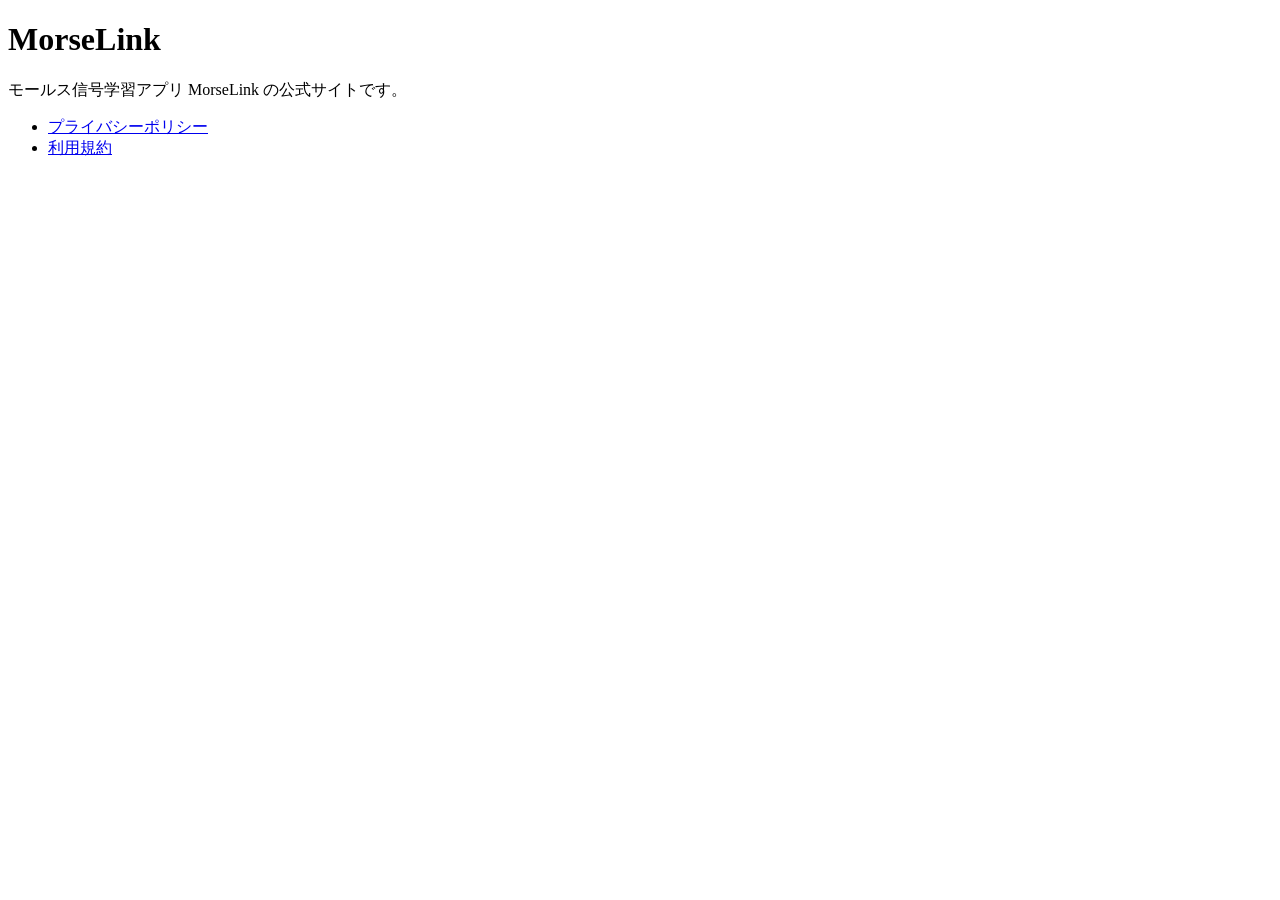
==== index.html @ 7797c488 "index.html for MorseLink site" ====
<!DOCTYPE html>
<html lang="ja">
<head>
  <meta charset="UTF-8">
  <title>MorseLink Official Site</title>
  <meta name="viewport" content="width=device-width, initial-scale=1">
</head>
<body>
  <h1>MorseLink</h1>
  <p>モールス信号学習アプリ MorseLink の公式サイトです。</p>
  <ul>
    <li><a href="privacy.html">プライバシーポリシー</a></li>
    <li><a href="terms.html">利用規約</a></li>
  </ul>
</body>
</html>
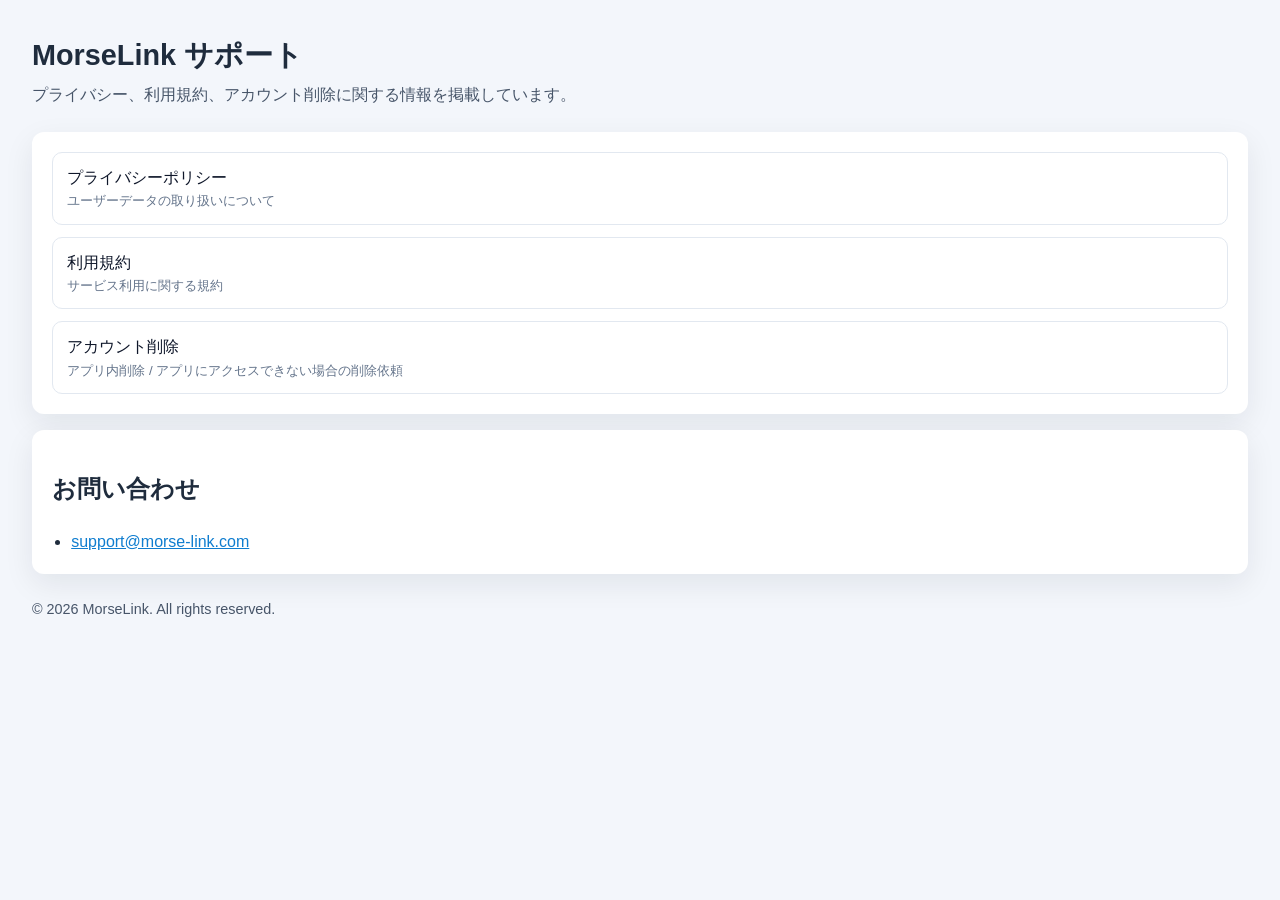
==== commit 510d7fa7: "index.html for MorseLink support page" ====
--- a/index.html
+++ b/index.html
@@ -1,16 +1,107 @@
 <!DOCTYPE html>
 <html lang="ja">
-<head>
-  <meta charset="UTF-8">
-  <title>MorseLink Official Site</title>
-  <meta name="viewport" content="width=device-width, initial-scale=1">
-</head>
-<body>
-  <h1>MorseLink</h1>
-  <p>モールス信号学習アプリ MorseLink の公式サイトです。</p>
-  <ul>
-    <li><a href="privacy.html">プライバシーポリシー</a></li>
-    <li><a href="terms.html">利用規約</a></li>
-  </ul>
-</body>
+  <head>
+    <meta charset="UTF-8" />
+    <meta name="viewport" content="width=device-width, initial-scale=1" />
+    <title>MorseLink サポート</title>
+    <style>
+      body {
+        font-family: -apple-system, BlinkMacSystemFont, "Segoe UI", sans-serif;
+        line-height: 1.6;
+        margin: 0;
+        padding: 2rem;
+        background: #f3f6fb;
+        color: #1f2c3d;
+      }
+      header {
+        margin-bottom: 1.5rem;
+      }
+      h1 {
+        font-size: 1.8rem;
+        margin: 0 0 0.25rem;
+      }
+      p {
+        margin: 0.25rem 0 0;
+        color: #475569;
+      }
+      section {
+        background: #fff;
+        border-radius: 12px;
+        padding: 1.25rem;
+        margin-bottom: 1rem;
+        box-shadow: 0 10px 30px rgba(15, 23, 42, 0.08);
+      }
+      ul {
+        margin: 0.5rem 0 0;
+        padding-left: 1.2rem;
+      }
+      a {
+        color: #0f7dcf;
+      }
+      .links {
+        display: grid;
+        gap: 0.75rem;
+      }
+      .links a {
+        display: block;
+        padding: 0.75rem 0.9rem;
+        border: 1px solid #e2e8f0;
+        border-radius: 10px;
+        text-decoration: none;
+        color: #0f172a;
+        background: #ffffff;
+      }
+      .links a:hover {
+        border-color: #93c5fd;
+        background: #f8fafc;
+      }
+      .links small {
+        display: block;
+        color: #64748b;
+      }
+      footer {
+        font-size: 0.9rem;
+        color: #475569;
+        margin-top: 1.5rem;
+      }
+    </style>
+  </head>
+  <body>
+    <header>
+      <h1>MorseLink サポート</h1>
+      <p>プライバシー、利用規約、アカウント削除に関する情報を掲載しています。</p>
+    </header>
+
+    <section class="links" aria-label="Support links">
+      <a href="./privacy.html">
+        プライバシーポリシー
+        <small>ユーザーデータの取り扱いについて</small>
+      </a>
+      <a href="./terms.html">
+        利用規約
+        <small>サービス利用に関する規約</small>
+      </a>
+      <a href="./support/account-deletion.html">
+        アカウント削除
+        <small>アプリ内削除 / アプリにアクセスできない場合の削除依頼</small>
+      </a>
+    </section>
+
+    <section>
+      <h2>お問い合わせ</h2>
+      <ul>
+        <li>
+          <a href="mailto:support@morse-link.com">support@morse-link.com</a>
+        </li>
+      </ul>
+    </section>
+
+    <footer>
+      © <span id="year"></span> MorseLink. All rights reserved.
+    </footer>
+
+    <script>
+      document.getElementById("year").textContent = new Date().getFullYear();
+    </script>
+  </body>
 </html>
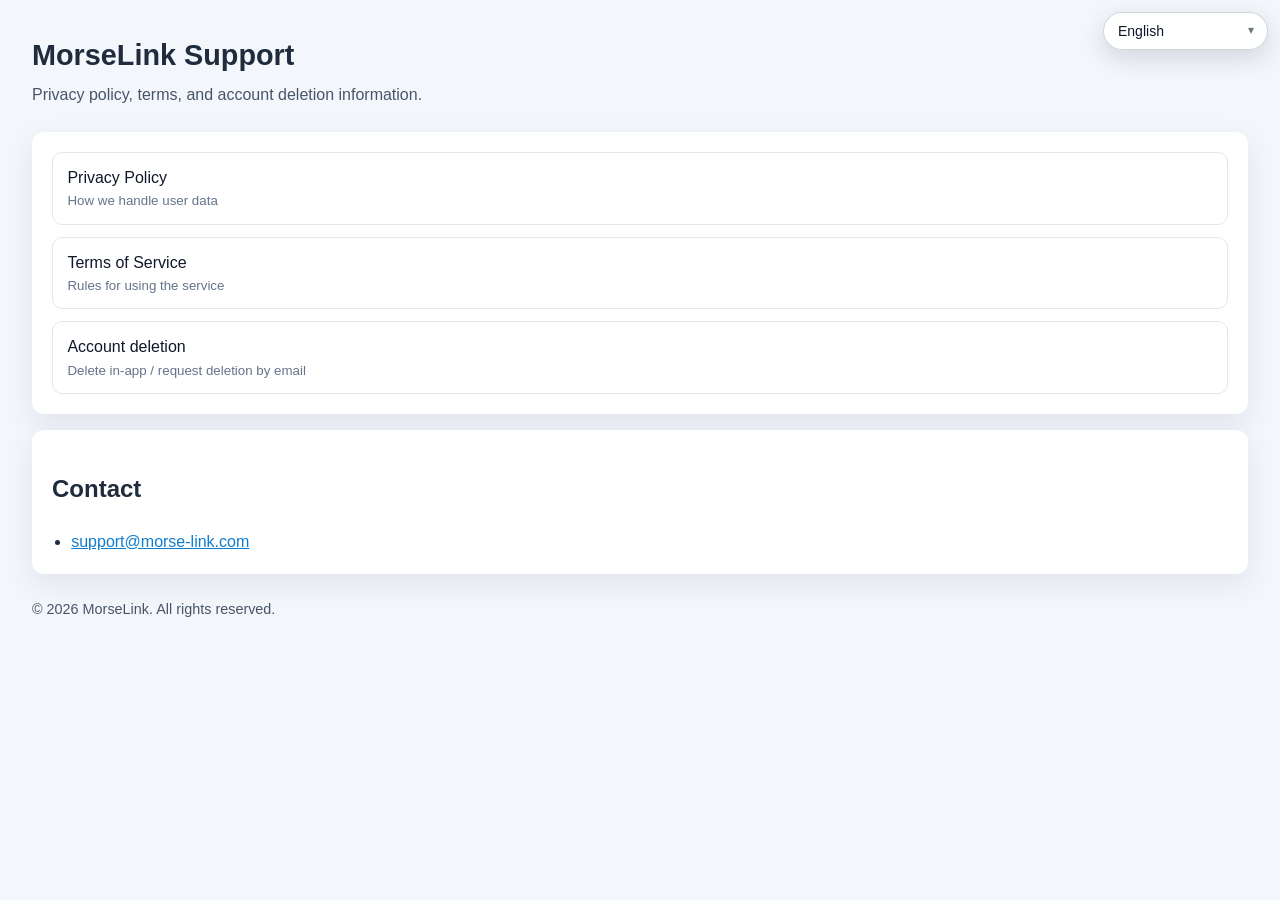
==== commit 8a2f5ff2: "Add language switcher (default en)" ====
--- a/index.html
+++ b/index.html
@@ -1,9 +1,10 @@
 <!DOCTYPE html>
-<html lang="ja">
+<html lang="en">
   <head>
     <meta charset="UTF-8" />
     <meta name="viewport" content="width=device-width, initial-scale=1" />
-    <title>MorseLink サポート</title>
+    <title>MorseLink Support</title>
+    <link rel="stylesheet" href="./assets/site.css" />
     <style>
       body {
         font-family: -apple-system, BlinkMacSystemFont, "Segoe UI", sans-serif;
@@ -68,27 +69,36 @@
   </head>
   <body>
     <header>
-      <h1>MorseLink サポート</h1>
-      <p>プライバシー、利用規約、アカウント削除に関する情報を掲載しています。</p>
+      <h1 data-lang="en">MorseLink Support</h1>
+      <h1 data-lang="ja">MorseLink サポート</h1>
+      <p data-lang="en">Privacy policy, terms, and account deletion information.</p>
+      <p data-lang="ja">プライバシー、利用規約、アカウント削除に関する情報を掲載しています。</p>
     </header>
 
     <section class="links" aria-label="Support links">
       <a href="./privacy.html">
-        プライバシーポリシー
-        <small>ユーザーデータの取り扱いについて</small>
+        <span data-lang="en">Privacy Policy</span>
+        <span data-lang="ja">プライバシーポリシー</span>
+        <small data-lang="en">How we handle user data</small>
+        <small data-lang="ja">ユーザーデータの取り扱いについて</small>
       </a>
       <a href="./terms.html">
-        利用規約
-        <small>サービス利用に関する規約</small>
+        <span data-lang="en">Terms of Service</span>
+        <span data-lang="ja">利用規約</span>
+        <small data-lang="en">Rules for using the service</small>
+        <small data-lang="ja">サービス利用に関する規約</small>
       </a>
       <a href="./support/account-deletion.html">
-        アカウント削除
-        <small>アプリ内削除 / アプリにアクセスできない場合の削除依頼</small>
+        <span data-lang="en">Account deletion</span>
+        <span data-lang="ja">アカウント削除</span>
+        <small data-lang="en">Delete in-app / request deletion by email</small>
+        <small data-lang="ja">アプリ内削除 / アプリにアクセスできない場合の削除依頼</small>
       </a>
     </section>
 
     <section>
-      <h2>お問い合わせ</h2>
+      <h2 data-lang="en">Contact</h2>
+      <h2 data-lang="ja">お問い合わせ</h2>
       <ul>
         <li>
           <a href="mailto:support@morse-link.com">support@morse-link.com</a>
@@ -103,5 +113,6 @@
     <script>
       document.getElementById("year").textContent = new Date().getFullYear();
     </script>
+    <script src="./assets/site.js"></script>
   </body>
 </html>
--- a/assets/site.css
+++ b/assets/site.css
@@ -0,0 +1,41 @@
+.ml-lang-switcher {
+  position: fixed;
+  top: 12px;
+  right: 12px;
+  z-index: 9999;
+  font-family: -apple-system, BlinkMacSystemFont, "Segoe UI", sans-serif;
+}
+
+.ml-lang-switcher select {
+  appearance: none;
+  -webkit-appearance: none;
+  -moz-appearance: none;
+  border: 1px solid rgba(15, 23, 42, 0.18);
+  border-radius: 999px;
+  padding: 10px 36px 10px 14px;
+  background: rgba(255, 255, 255, 0.92);
+  backdrop-filter: blur(10px);
+  color: #0f172a;
+  font-size: 14px;
+  box-shadow: 0 8px 24px rgba(15, 23, 42, 0.14);
+  cursor: pointer;
+}
+
+.ml-lang-switcher::after {
+  content: "▾";
+  position: absolute;
+  right: 14px;
+  top: 50%;
+  transform: translateY(-50%);
+  pointer-events: none;
+  color: rgba(15, 23, 42, 0.6);
+  font-size: 12px;
+}
+
+@media (max-width: 420px) {
+  .ml-lang-switcher select {
+    padding: 8px 34px 8px 12px;
+    font-size: 13px;
+  }
+}
+
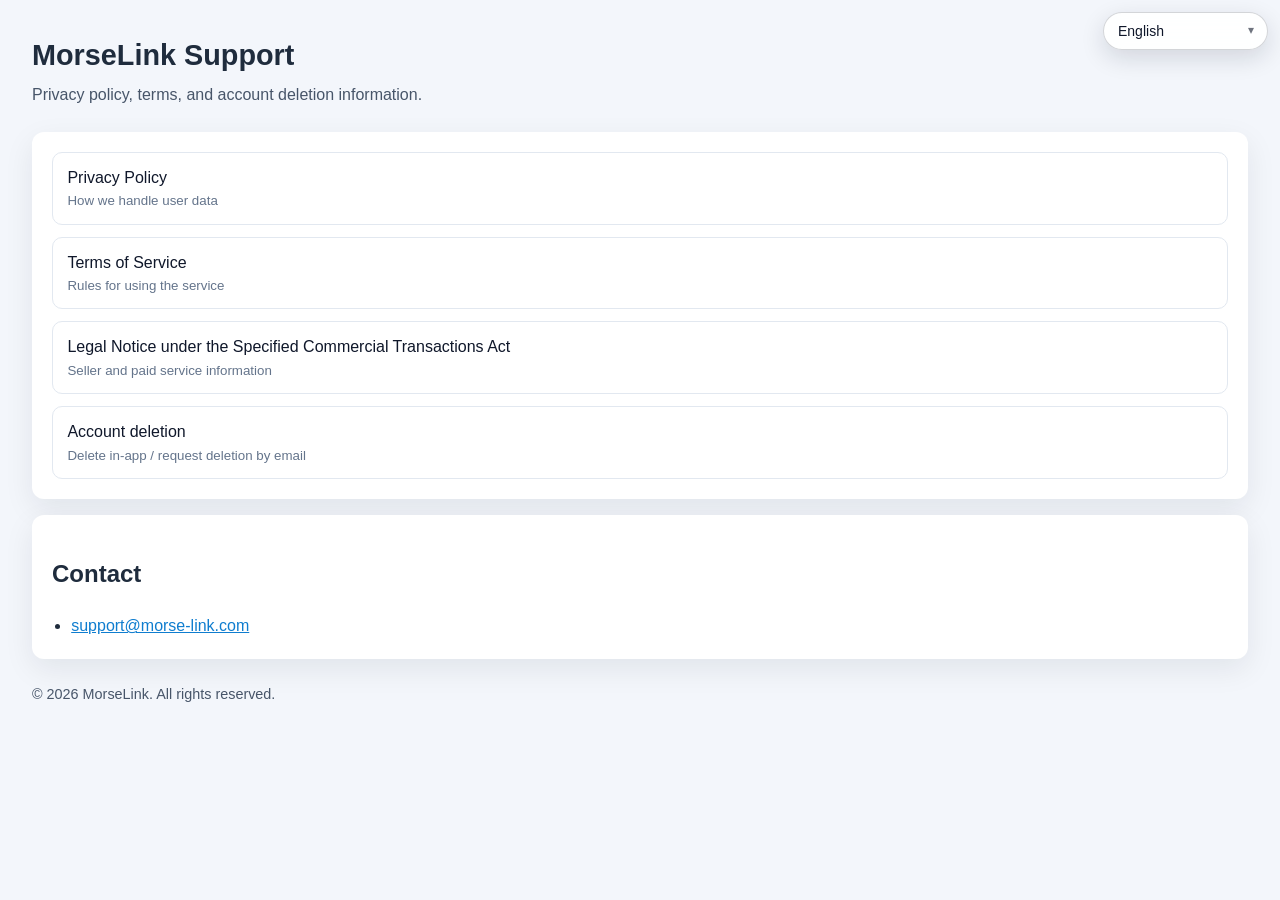
==== commit 56ff5d8b: "Add commercial transactions legal notice" ====
--- a/index.html
+++ b/index.html
@@ -88,6 +88,12 @@
         <small data-lang="en">Rules for using the service</small>
         <small data-lang="ja">サービス利用に関する規約</small>
       </a>
+      <a href="./commercial-transactions.html">
+        <span data-lang="en">Legal Notice under the Specified Commercial Transactions Act</span>
+        <span data-lang="ja">特定商取引法に基づく表記</span>
+        <small data-lang="en">Seller and paid service information</small>
+        <small data-lang="ja">販売事業者・有料サービスに関する表示</small>
+      </a>
       <a href="./support/account-deletion.html">
         <span data-lang="en">Account deletion</span>
         <span data-lang="ja">アカウント削除</span>
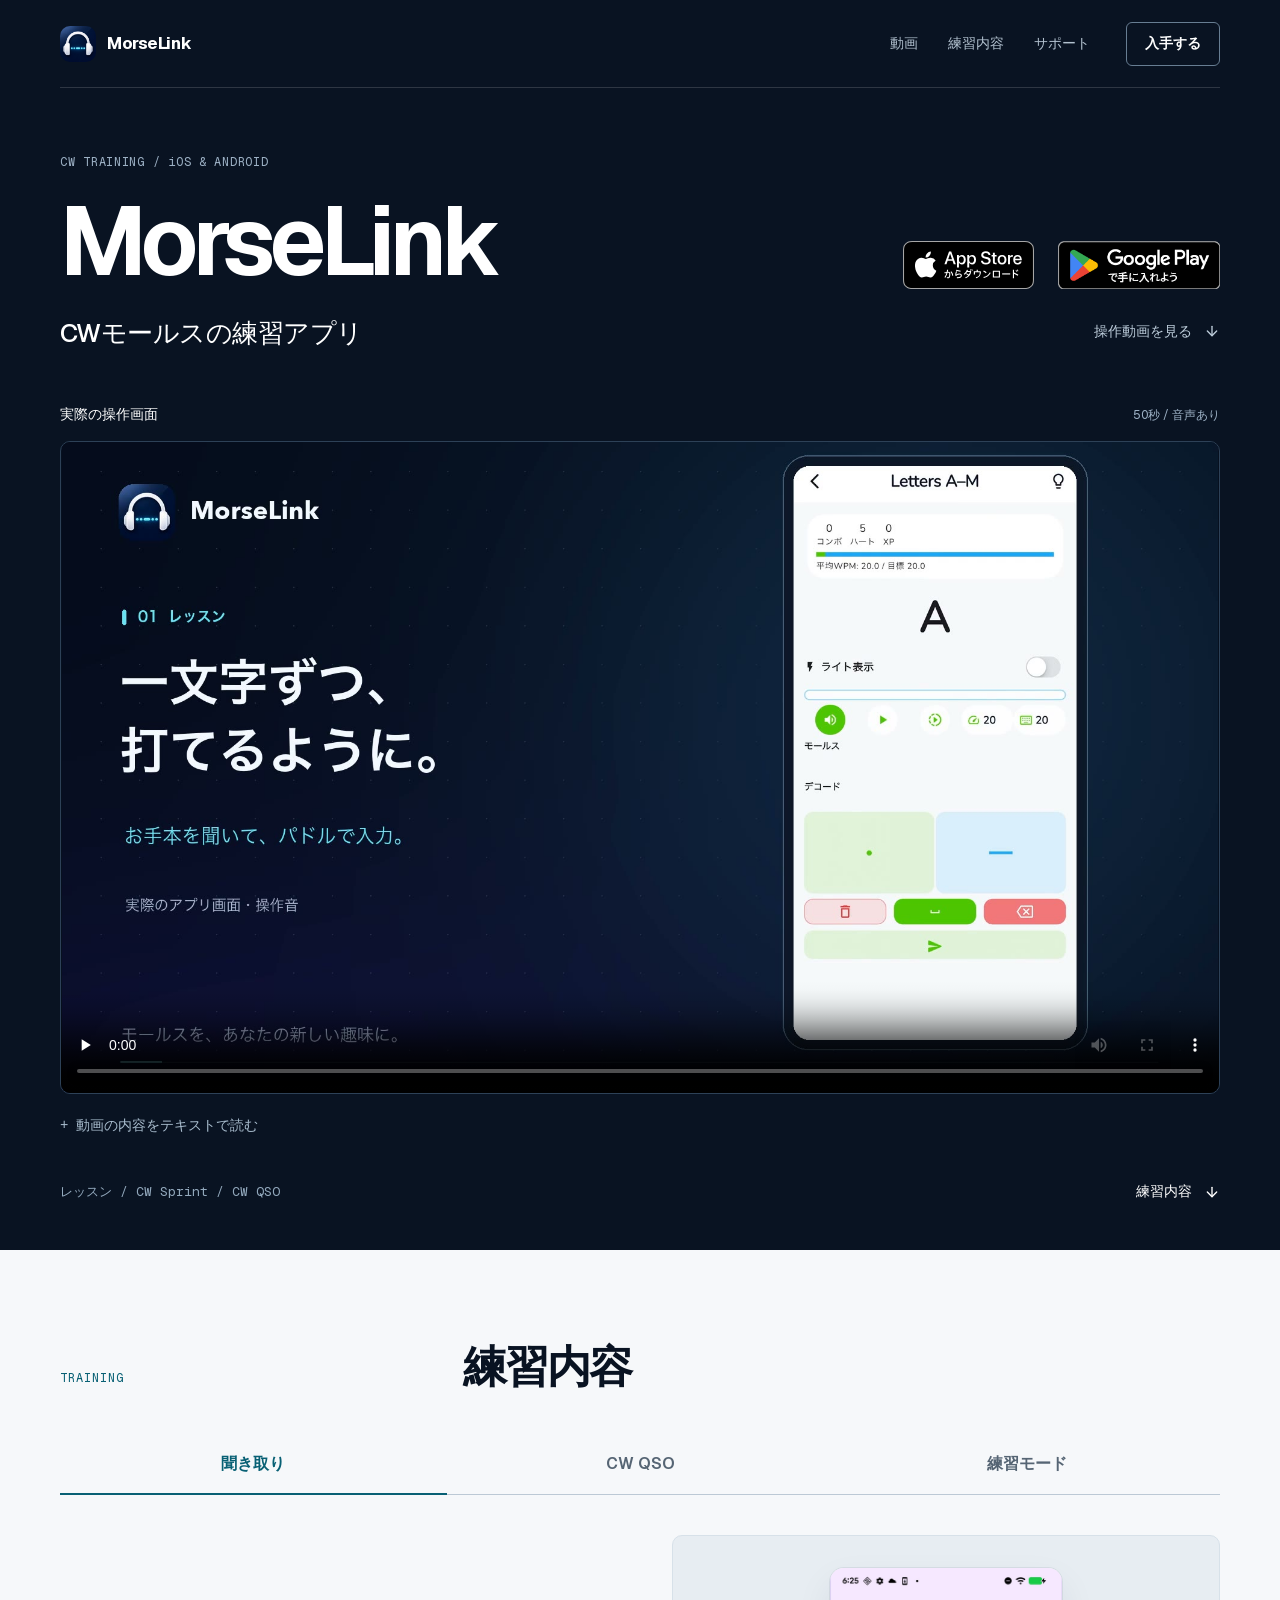
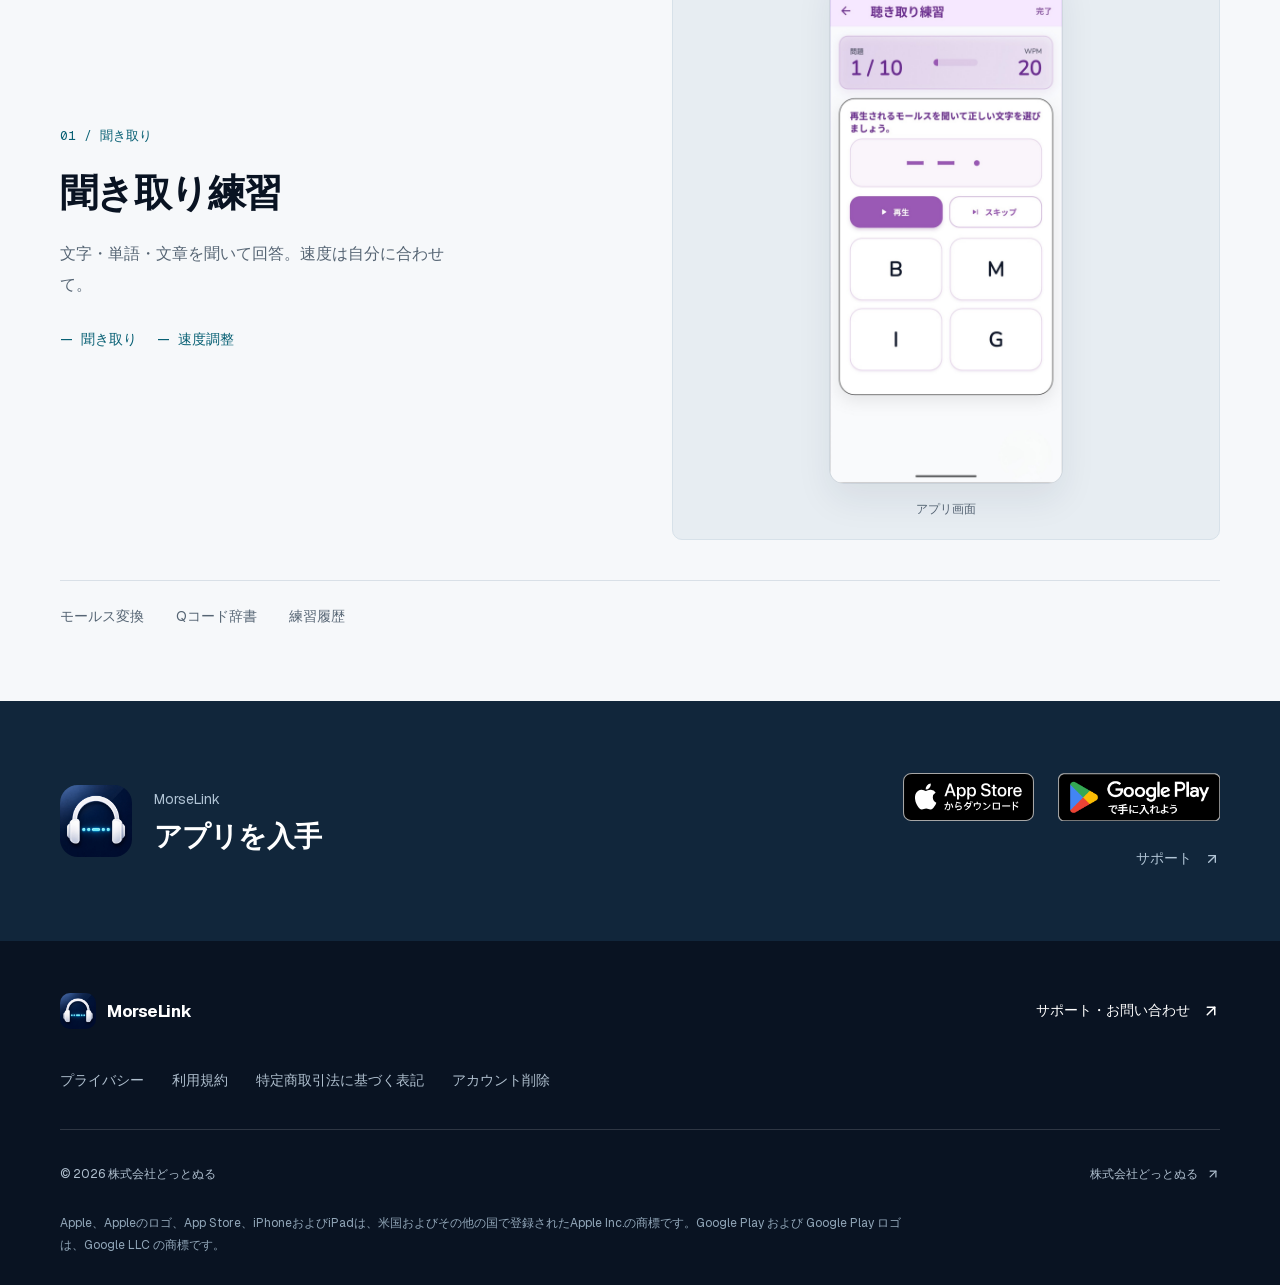
==== commit e54f4c25: "Publish approved morselink website design" ====
--- a/index.html
+++ b/index.html
@@ -1,124 +1,84 @@
-<!DOCTYPE html>
-<html lang="en">
-  <head>
-    <meta charset="UTF-8" />
-    <meta name="viewport" content="width=device-width, initial-scale=1" />
-    <title>MorseLink Support</title>
-    <link rel="stylesheet" href="./assets/site.css" />
-    <style>
-      body {
-        font-family: -apple-system, BlinkMacSystemFont, "Segoe UI", sans-serif;
-        line-height: 1.6;
-        margin: 0;
-        padding: 2rem;
-        background: #f3f6fb;
-        color: #1f2c3d;
-      }
-      header {
-        margin-bottom: 1.5rem;
-      }
-      h1 {
-        font-size: 1.8rem;
-        margin: 0 0 0.25rem;
-      }
-      p {
-        margin: 0.25rem 0 0;
-        color: #475569;
-      }
-      section {
-        background: #fff;
-        border-radius: 12px;
-        padding: 1.25rem;
-        margin-bottom: 1rem;
-        box-shadow: 0 10px 30px rgba(15, 23, 42, 0.08);
-      }
-      ul {
-        margin: 0.5rem 0 0;
-        padding-left: 1.2rem;
-      }
-      a {
-        color: #0f7dcf;
-      }
-      .links {
-        display: grid;
-        gap: 0.75rem;
-      }
-      .links a {
-        display: block;
-        padding: 0.75rem 0.9rem;
-        border: 1px solid #e2e8f0;
-        border-radius: 10px;
-        text-decoration: none;
-        color: #0f172a;
-        background: #ffffff;
-      }
-      .links a:hover {
-        border-color: #93c5fd;
-        background: #f8fafc;
-      }
-      .links small {
-        display: block;
-        color: #64748b;
-      }
-      footer {
-        font-size: 0.9rem;
-        color: #475569;
-        margin-top: 1.5rem;
-      }
-    </style>
-  </head>
-  <body>
-    <header>
-      <h1 data-lang="en">MorseLink Support</h1>
-      <h1 data-lang="ja">MorseLink サポート</h1>
-      <p data-lang="en">Privacy policy, terms, and account deletion information.</p>
-      <p data-lang="ja">プライバシー、利用規約、アカウント削除に関する情報を掲載しています。</p>
-    </header>
+<!doctype html>
+<html lang="ja">
+<head>
+<meta charset="utf-8">
+<meta name="viewport" content="width=device-width,initial-scale=1">
+<title>MorseLink | CWモールスの練習アプリ</title>
+<meta name="description" content="聞き取り、パドル入力、CW QSOを基礎から練習できるモールス信号アプリ。">
+<meta property="og:title" content="MorseLink | CWモールスの練習アプリ">
+<meta property="og:description" content="聞き取り、パドル入力、CW QSOを基礎から練習できるモールス信号アプリ。">
+<meta property="og:type" content="website">
+<meta property="og:url" content="https://morse-link.com/">
+<link rel="canonical" href="https://morse-link.com/">
+<link rel="icon" href="/morselink-icon.jpg">
+<link rel="apple-touch-icon" href="/morselink-icon.jpg">
+<link rel="stylesheet" href="/site.css?v=20260912">
+<script src="/site.js?v=20260912" defer></script>
+</head>
+<body>
+<link rel="preload" as="image" href="/morselink-icon.jpg"/><link rel="preload" as="image" href="/badges/app-store-ja.svg"/><link rel="preload" as="image" href="/badges/google-play-ja.png"/><div id="top" class="site-shell"><a class="skip-link" href="#main">本文へスキップ</a><header class="site-header"><div class="site-width header-inner"><a class="brand" href="/" aria-label="MorseLink トップへ"><img src="/morselink-icon.jpg" alt="" width="38" height="38"/><span>MorseLink</span></a><nav aria-label="メインナビゲーション"><a href="/#demo">動画</a><a href="/#features">練習内容</a><a href="/support/">サポート</a></nav>
+<a class="header-download" href="/#download">入手する</a></div>
+</header>
+<main id="main"><section class="hero" aria-labelledby="hero-title"><div class="site-width"><div class="hero-intro"><div class="hero-copy"><p class="eyebrow">CW TRAINING / iOS &amp; ANDROID</p>
+<h1 id="hero-title">MorseLink</h1>
+<p class="hero-lead">CWモールスの練習アプリ</p>
+</div>
+<div class="hero-actions"><div class="store-links"><a href="https://apps.apple.com/jp/app/id6760152235" aria-label="App StoreからMorseLinkをダウンロード"><img src="/badges/app-store-ja.svg" alt="App Storeからダウンロード" width="109" height="40"/></a><a href="https://play.google.com/store/apps/details?id=co.dotnull.morselink&amp;hl=ja" aria-label="Google PlayでMorseLinkを入手"><img src="/badges/google-play-ja.png" alt="Google Playで手に入れよう" width="270" height="80"/></a></div>
+<a class="text-link" href="#demo">操作動画を見る <svg xmlns="http://www.w3.org/2000/svg" width="16" height="16" viewBox="0 0 24 24" fill="none" stroke="currentColor" stroke-width="2" stroke-linecap="round" stroke-linejoin="round" class="lucide lucide-arrow-down" aria-hidden="true"><path d="M12 5v14"></path><path d="m19 12-7 7-7-7"></path></svg></a></div>
+</div>
+<div id="demo" class="hero-demo"><div class="demo-heading"><h2>実際の操作画面</h2>
+<span>50秒 / 音声あり</span></div>
+<div class="demo-player"><video controls="" playsInline="" preload="none" src="/videos/morselink-demo.mp4" poster="/videos/morselink-poster.jpg" width="1920" height="1080" aria-label="MorseLinkの操作動画。レッスン、物語リスニング、CW Sprint、CW Challenge、CW QSOの50秒の紹介"><track kind="captions" src="/videos/morselink-ja.vtt" srcLang="ja" label="日本語（内容・操作音）"/>お使いのブラウザでは動画を再生できません。</video><details class="video-notes"><summary>動画の内容をテキストで読む</summary>
+<p>レッスンで文字を打つ練習、物語リスニングで和文を聞く練習、CW Sprintの聞き取り、CW Challengeのパドル入力、CW QSOの受信練習を紹介しています。</p>
+</details>
+</div>
+</div>
+<div class="hero-bottom"><p>レッスン / CW Sprint / CW QSO</p>
+<a class="text-link" href="#features">練習内容 <svg xmlns="http://www.w3.org/2000/svg" width="16" height="16" viewBox="0 0 24 24" fill="none" stroke="currentColor" stroke-width="2" stroke-linecap="round" stroke-linejoin="round" class="lucide lucide-arrow-down" aria-hidden="true"><path d="M12 5v14"></path><path d="m19 12-7 7-7-7"></path></svg></a></div>
+</div>
+</section>
+<section id="features" class="screens-section" aria-labelledby="features-title"><div class="site-width"><div class="section-heading"><p>TRAINING</p>
+<h2 id="features-title">練習内容</h2>
+</div>
+<div class="screen-gallery"><div class="screen-tabs" aria-label="表示する練習画面" role="tablist"><button type="button" class="screen-tab" role="tab" id="screen-tab-listening" aria-controls="screen-panel-listening" aria-selected="true" data-active="" tabindex="0">聞き取り</button><button type="button" class="screen-tab" role="tab" id="screen-tab-qso" aria-controls="screen-panel-qso" aria-selected="false" tabindex="-1">CW QSO</button><button type="button" class="screen-tab" role="tab" id="screen-tab-modes" aria-controls="screen-panel-modes" aria-selected="false" tabindex="-1">練習モード</button></div>
+<div class="screen-panel" role="tabpanel" id="screen-panel-listening" aria-labelledby="screen-tab-listening" tabindex="0"><div class="screen-story"><span class="screen-number">01 / 聞き取り</span><h3>聞き取り練習</h3>
+<p>文字・単語・文章を聞いて回答。速度は自分に合わせて。</p>
+<ul class="screen-tags"><li>聞き取り</li><li>速度調整</li></ul></div>
+<figure class="screen-stage screen-stage-listening"><div class="app-screen"><img src="/screenshots/listening.jpg" alt="MorseLinkの聞き取り練習画面" width="1260" height="2736" loading="lazy" decoding="async"/></div>
+<figcaption>アプリ画面</figcaption></figure>
+</div>
+<div class="screen-panel" role="tabpanel" id="screen-panel-qso" aria-labelledby="screen-tab-qso" hidden="" tabindex="0"><div class="screen-story"><span class="screen-number">02 / CW QSO</span><h3>CW QSO練習</h3>
+<p>聞き取りから応答まで、交信の流れを練習。</p>
+<ul class="screen-tags"><li>キー・パドル入力</li><li>RST・QTH</li></ul></div>
+<figure class="screen-stage screen-stage-qso"><div class="app-screen"><img src="/screenshots/cw-qso.jpg" alt="MorseLinkのCW QSO練習画面" width="1260" height="2736" loading="lazy" decoding="async"/></div>
+<figcaption>アプリ画面</figcaption></figure>
+</div>
+<div class="screen-panel" role="tabpanel" id="screen-panel-modes" aria-labelledby="screen-tab-modes" hidden="" tabindex="0"><div class="screen-story"><span class="screen-number">03 / 練習モード</span><h3>基礎から実践まで</h3>
+<p>タップ・聞き取りの基礎から、SprintやChallengeまで。</p>
+<ul class="screen-tags"><li>基礎練習</li><li>Sprint・Challenge</li></ul></div>
+<figure class="screen-stage screen-stage-modes"><div class="app-screen"><img src="/screenshots/training-modes.jpg" alt="MorseLinkの練習モード選択画面" width="1260" height="2736" loading="lazy" decoding="async"/></div>
+<figcaption>アプリ画面</figcaption></figure>
+</div>
+<div class="mode-rail" aria-label="その他の機能"><span>モールス変換</span><span>Qコード辞書</span><span>練習履歴</span></div>
+</div>
+</div>
+</section>
+<section id="download" class="download-section" aria-labelledby="download-title"><div class="site-width download-inner"><div class="download-product"><img src="/morselink-icon.jpg" alt="" width="72" height="72" loading="lazy"/><div><p>MorseLink</p>
+<h2 id="download-title">アプリを入手</h2>
+</div>
+</div>
+<div class="download-stores"><div class="store-links"><a href="https://apps.apple.com/jp/app/id6760152235" aria-label="App StoreからMorseLinkをダウンロード"><img src="/badges/app-store-ja.svg" alt="App Storeからダウンロード" width="109" height="40"/></a><a href="https://play.google.com/store/apps/details?id=co.dotnull.morselink&amp;hl=ja" aria-label="Google PlayでMorseLinkを入手"><img src="/badges/google-play-ja.png" alt="Google Playで手に入れよう" width="270" height="80"/></a></div>
+<a class="text-link" href="/support/">サポート <svg xmlns="http://www.w3.org/2000/svg" width="16" height="16" viewBox="0 0 24 24" fill="none" stroke="currentColor" stroke-width="2" stroke-linecap="round" stroke-linejoin="round" class="lucide lucide-arrow-up-right" aria-hidden="true"><path d="M7 7h10v10"></path><path d="M7 17 17 7"></path></svg></a></div>
+</div>
+</section>
+</main>
+<footer class="site-footer"><div class="site-width"><div class="footer-top"><a class="brand" href="/" aria-label="MorseLink トップへ"><img src="/morselink-icon.jpg" alt="" width="38" height="38"/><span>MorseLink</span></a><a class="support-link" href="/support/">サポート・お問い合わせ <svg xmlns="http://www.w3.org/2000/svg" width="18" height="18" viewBox="0 0 24 24" fill="none" stroke="currentColor" stroke-width="2" stroke-linecap="round" stroke-linejoin="round" class="lucide lucide-arrow-up-right" aria-hidden="true"><path d="M7 7h10v10"></path><path d="M7 17 17 7"></path></svg></a></div>
+<nav class="legal-links" aria-label="利用に関する情報"><a href="https://morse-link.com/privacy.html">プライバシー</a><a href="https://morse-link.com/terms.html">利用規約</a><a href="https://morse-link.com/commercial-transactions.html">特定商取引法に基づく表記</a><a href="https://morse-link.com/support/account-deletion.html">アカウント削除</a></nav>
+<div class="footer-bottom"><span>© 2026 株式会社どっとぬる</span><a href="https://dotnull.co.jp/">株式会社どっとぬる <svg xmlns="http://www.w3.org/2000/svg" width="14" height="14" viewBox="0 0 24 24" fill="none" stroke="currentColor" stroke-width="2" stroke-linecap="round" stroke-linejoin="round" class="lucide lucide-arrow-up-right" aria-hidden="true"><path d="M7 7h10v10"></path><path d="M7 17 17 7"></path></svg></a></div>
+<p class="trademark-credit">Apple、Appleのロゴ、App Store、iPhoneおよびiPadは、米国およびその他の国で登録されたApple Inc.の商標です。Google Play および Google Play ロゴは、Google LLC の商標です。</p>
+</div>
+</footer>
+</div>
 
-    <section class="links" aria-label="Support links">
-      <a href="./privacy.html">
-        <span data-lang="en">Privacy Policy</span>
-        <span data-lang="ja">プライバシーポリシー</span>
-        <small data-lang="en">How we handle user data</small>
-        <small data-lang="ja">ユーザーデータの取り扱いについて</small>
-      </a>
-      <a href="./terms.html">
-        <span data-lang="en">Terms of Service</span>
-        <span data-lang="ja">利用規約</span>
-        <small data-lang="en">Rules for using the service</small>
-        <small data-lang="ja">サービス利用に関する規約</small>
-      </a>
-      <a href="./commercial-transactions.html">
-        <span data-lang="en">Legal Notice under the Specified Commercial Transactions Act</span>
-        <span data-lang="ja">特定商取引法に基づく表記</span>
-        <small data-lang="en">Seller and paid service information</small>
-        <small data-lang="ja">販売事業者・有料サービスに関する表示</small>
-      </a>
-      <a href="./support/account-deletion.html">
-        <span data-lang="en">Account deletion</span>
-        <span data-lang="ja">アカウント削除</span>
-        <small data-lang="en">Delete in-app / request deletion by email</small>
-        <small data-lang="ja">アプリ内削除 / アプリにアクセスできない場合の削除依頼</small>
-      </a>
-    </section>
-
-    <section>
-      <h2 data-lang="en">Contact</h2>
-      <h2 data-lang="ja">お問い合わせ</h2>
-      <ul>
-        <li>
-          <a href="mailto:support@morse-link.com">support@morse-link.com</a>
-        </li>
-      </ul>
-    </section>
-
-    <footer>
-      © <span id="year"></span> MorseLink. All rights reserved.
-    </footer>
-
-    <script>
-      document.getElementById("year").textContent = new Date().getFullYear();
-    </script>
-    <script src="./assets/site.js"></script>
-  </body>
+</body>
 </html>
--- a/site.css
+++ b/site.css
@@ -0,0 +1,977 @@
+/* Static publication of the approved design. No framework runtime is required. */
+*,::before,::after { box-sizing:border-box; border:0 solid; }
+html { -webkit-text-size-adjust:100%; tab-size:4; }
+body { margin:0; }
+button,input,select,textarea { font:inherit; color:inherit; background:transparent; }
+button { cursor:pointer; }
+table { border-collapse:collapse; border-color:inherit; text-indent:0; }
+th { text-align:inherit; }
+ol,ul { margin:0; padding:0; list-style:none; }
+img,video { vertical-align:middle; }
+small { font-size:80%; }
+[hidden] { display:none !important; }
+:root { --font-geist-sans:'Geist'; --font-geist-mono:'Geist Mono'; }
+/* cyrillic-ext */
+@font-face {
+  font-family: 'Geist';
+  font-style: normal;
+  font-weight: 100 900;
+  font-display: swap;
+  src: url(/assets/approved-fonts/geist-ff2310f5.woff2) format('woff2');
+  unicode-range: U+0460-052F, U+1C80-1C8A, U+20B4, U+2DE0-2DFF, U+A640-A69F, U+FE2E-FE2F;
+}
+/* cyrillic */
+@font-face {
+  font-family: 'Geist';
+  font-style: normal;
+  font-weight: 100 900;
+  font-display: swap;
+  src: url(/assets/approved-fonts/geist-875ccdd4.woff2) format('woff2');
+  unicode-range: U+0301, U+0400-045F, U+0490-0491, U+04B0-04B1, U+2116;
+}
+/* vietnamese */
+@font-face {
+  font-family: 'Geist';
+  font-style: normal;
+  font-weight: 100 900;
+  font-display: swap;
+  src: url(/assets/approved-fonts/geist-52306abf.woff2) format('woff2');
+  unicode-range: U+0102-0103, U+0110-0111, U+0128-0129, U+0168-0169, U+01A0-01A1, U+01AF-01B0, U+0300-0301, U+0303-0304, U+0308-0309, U+0323, U+0329, U+1EA0-1EF9, U+20AB;
+}
+/* latin-ext */
+@font-face {
+  font-family: 'Geist';
+  font-style: normal;
+  font-weight: 100 900;
+  font-display: swap;
+  src: url(/assets/approved-fonts/geist-001175b1.woff2) format('woff2');
+  unicode-range: U+0100-02BA, U+02BD-02C5, U+02C7-02CC, U+02CE-02D7, U+02DD-02FF, U+0304, U+0308, U+0329, U+1D00-1DBF, U+1E00-1E9F, U+1EF2-1EFF, U+2020, U+20A0-20AB, U+20AD-20C0, U+2113, U+2C60-2C7F, U+A720-A7FF;
+}
+/* latin */
+@font-face {
+  font-family: 'Geist';
+  font-style: normal;
+  font-weight: 100 900;
+  font-display: swap;
+  src: url(/assets/approved-fonts/geist-98bbbccb.woff2) format('woff2');
+  unicode-range: U+0000-00FF, U+0131, U+0152-0153, U+02BB-02BC, U+02C6, U+02DA, U+02DC, U+0304, U+0308, U+0329, U+2000-206F, U+20AC, U+2122, U+2191, U+2193, U+2212, U+2215, U+FEFF, U+FFFD;
+}
+/* cyrillic-ext */
+@font-face {
+  font-family: 'Geist Mono';
+  font-style: normal;
+  font-weight: 100 900;
+  font-display: swap;
+  src: url(/assets/approved-fonts/geist-mono-f6b33328.woff2) format('woff2');
+  unicode-range: U+0460-052F, U+1C80-1C8A, U+20B4, U+2DE0-2DFF, U+A640-A69F, U+FE2E-FE2F;
+}
+/* cyrillic */
+@font-face {
+  font-family: 'Geist Mono';
+  font-style: normal;
+  font-weight: 100 900;
+  font-display: swap;
+  src: url(/assets/approved-fonts/geist-mono-44e03052.woff2) format('woff2');
+  unicode-range: U+0301, U+0400-045F, U+0490-0491, U+04B0-04B1, U+2116;
+}
+/* symbols2 */
+@font-face {
+  font-family: 'Geist Mono';
+  font-style: normal;
+  font-weight: 100 900;
+  font-display: swap;
+  src: url(/assets/approved-fonts/geist-mono-0638449e.woff2) format('woff2');
+  unicode-range: U+2000-2001, U+2004-2008, U+200A, U+23B8-23BD, U+2500-259F;
+}
+/* vietnamese */
+@font-face {
+  font-family: 'Geist Mono';
+  font-style: normal;
+  font-weight: 100 900;
+  font-display: swap;
+  src: url(/assets/approved-fonts/geist-mono-971fb274.woff2) format('woff2');
+  unicode-range: U+0102-0103, U+0110-0111, U+0128-0129, U+0168-0169, U+01A0-01A1, U+01AF-01B0, U+0300-0301, U+0303-0304, U+0308-0309, U+0323, U+0329, U+1EA0-1EF9, U+20AB;
+}
+/* latin-ext */
+@font-face {
+  font-family: 'Geist Mono';
+  font-style: normal;
+  font-weight: 100 900;
+  font-display: swap;
+  src: url(/assets/approved-fonts/geist-mono-44745446.woff2) format('woff2');
+  unicode-range: U+0100-02BA, U+02BD-02C5, U+02C7-02CC, U+02CE-02D7, U+02DD-02FF, U+0304, U+0308, U+0329, U+1D00-1DBF, U+1E00-1E9F, U+1EF2-1EFF, U+2020, U+20A0-20AB, U+20AD-20C0, U+2113, U+2C60-2C7F, U+A720-A7FF;
+}
+/* latin */
+@font-face {
+  font-family: 'Geist Mono';
+  font-style: normal;
+  font-weight: 100 900;
+  font-display: swap;
+  src: url(/assets/approved-fonts/geist-mono-013b2f2f.woff2) format('woff2');
+  unicode-range: U+0000-00FF, U+0131, U+0152-0153, U+02BB-02BC, U+02C6, U+02DA, U+02DC, U+0304, U+0308, U+0329, U+2000-206F, U+20AC, U+2122, U+2191, U+2193, U+2212, U+2215, U+FEFF, U+FFFD;
+}
+
+:root {
+  --ink: #091322;
+  --paper: #f6f8fa;
+  --white: #fff;
+  --line: #d9e0e7;
+  --line-light: #ffffff26;
+  --accent: #78dce8;
+  --accent-ink: #086074;
+  --muted: #566574;
+  --site-width: min(1160px, calc(100% - 80px));
+  --ease-out: cubic-bezier(0.23, 1, 0.32, 1);
+}
+*,
+*::before,
+*::after {
+  box-sizing: border-box;
+}
+html {
+  scroll-padding-top: 24px;
+}
+body {
+  margin: 0;
+  background: var(--ink);
+  color: var(--ink);
+  font-family:
+    var(--font-geist-sans),
+    -apple-system,
+    BlinkMacSystemFont,
+    'Hiragino Sans',
+    'Yu Gothic',
+    sans-serif;
+  font-size: 1rem;
+  line-height: 1.7;
+  -webkit-font-smoothing: antialiased;
+}
+a {
+  color: inherit;
+  text-decoration: none;
+}
+button,
+summary {
+  font: inherit;
+}
+button {
+  cursor: pointer;
+}
+img,
+video {
+  display: block;
+  max-width: 100%;
+}
+figure,
+p,
+h1,
+h2,
+h3 {
+  margin: 0;
+}
+svg {
+  flex-shrink: 0;
+}
+.site-shell {
+  overflow: clip;
+}
+.site-width {
+  width: var(--site-width);
+  margin-inline: auto;
+}
+:focus-visible {
+  outline: 3px solid #0e9eba;
+  outline-offset: 5px;
+}
+.hero :focus-visible,
+.site-header :focus-visible,
+.site-footer :focus-visible,
+.download-section :focus-visible {
+  outline-color: var(--accent);
+}
+.skip-link {
+  position: fixed;
+  z-index: 100;
+  top: 12px;
+  left: 12px;
+  padding: 12px 18px;
+  background: white;
+  color: var(--ink);
+  transform: translateY(-180%);
+}
+.skip-link:focus {
+  transform: none;
+}
+.site-header {
+  color: white;
+  background: var(--ink);
+}
+.header-inner {
+  display: flex;
+  min-height: 88px;
+  align-items: center;
+  gap: 36px;
+  border-bottom: 1px solid var(--line-light);
+}
+.brand {
+  display: inline-flex;
+  align-items: center;
+  gap: 11px;
+  flex-shrink: 0;
+  font-weight: 700;
+  font-size: 1.0625rem;
+  letter-spacing: -0.025em;
+}
+.brand img {
+  width: 36px;
+  height: 36px;
+  border-radius: 10px;
+}
+.site-header nav {
+  display: flex;
+  flex-wrap: wrap;
+  gap: 30px;
+  margin-left: auto;
+}
+.site-header nav a {
+  display: inline-flex;
+  min-height: 44px;
+  align-items: center;
+  color: #b2c1cf;
+  font-size: 0.875rem;
+}
+.site-header nav a[aria-current] {
+  color: white;
+  text-decoration: underline;
+  text-underline-offset: 6px;
+}
+.header-download {
+  display: inline-flex;
+  flex-shrink: 0;
+  min-height: 44px;
+  align-items: center;
+  padding: 6px 18px;
+  border: 1px solid #677d92;
+  border-radius: 6px;
+  font-size: 0.875rem;
+  font-weight: 650;
+  transition: transform 140ms var(--ease-out);
+}
+.header-download:active:not(:focus-visible) {
+  transform: scale(0.97);
+  background: #152b41;
+}
+.hero {
+  color: white;
+  background: var(--ink);
+  padding-top: 64px;
+}
+.hero-intro {
+  display: grid;
+  grid-template-columns: minmax(0, 1fr) auto;
+  align-items: end;
+  gap: 32px;
+  margin-bottom: 48px;
+}
+.eyebrow {
+  color: #9cb0c4;
+  font-family: var(--font-geist-mono), monospace;
+  font-size: 0.75rem;
+  letter-spacing: 0.06em;
+}
+.hero h1 {
+  margin-top: 20px;
+  font-size: clamp(3.5rem, 7.5vw, 6rem);
+  line-height: 1.03;
+  letter-spacing: -0.065em;
+  font-weight: 650;
+}
+.hero-lead {
+  margin-top: 20px;
+  font-size: clamp(1.25rem, 2.2vw, 1.625rem);
+  font-weight: 500;
+  letter-spacing: -0.02em;
+}
+.hero-actions {
+  display: flex;
+  flex-direction: column;
+  align-items: flex-end;
+  gap: 8px;
+  padding-bottom: 2px;
+}
+.text-link {
+  display: inline-flex;
+  align-items: center;
+  gap: 12px;
+  min-height: 44px;
+  font-size: 0.875rem;
+}
+.hero-actions .text-link {
+  color: #bdcddb;
+}
+.store-links {
+  display: flex;
+  flex-wrap: wrap;
+  align-items: center;
+  gap: 24px;
+}
+/* Official artwork: original ratio, no visual treatment, with required clear space. */
+.store-links a {
+  display: block;
+  flex-shrink: 0;
+  padding-block: 12px;
+}
+.store-links img {
+  width: auto;
+  height: 48px;
+}
+.hero-demo {
+  scroll-margin-top: 20px;
+}
+.demo-heading {
+  display: flex;
+  align-items: center;
+  justify-content: space-between;
+  flex-wrap: wrap;
+  gap: 12px;
+  margin-bottom: 14px;
+}
+.demo-heading h2 {
+  font-size: 0.875rem;
+  font-weight: 500;
+}
+.demo-heading span {
+  color: #9cb0c4;
+  font-size: 0.75rem;
+  font-variant-numeric: tabular-nums;
+}
+.demo-player video {
+  width: 100%;
+  height: auto;
+  aspect-ratio: 16 / 9;
+  background: #06101f;
+  border: 1px solid #2d4157;
+  border-radius: 10px;
+}
+.video-notes {
+  color: #a9bdce;
+  margin-top: 10px;
+  font-size: 0.875rem;
+}
+.video-notes summary {
+  display: flex;
+  width: fit-content;
+  align-items: center;
+  min-height: 44px;
+  gap: 8px;
+  cursor: pointer;
+  list-style: none;
+}
+.video-notes summary::before {
+  content: '+';
+  font-family: monospace;
+}
+.video-notes[open] summary::before {
+  content: '−';
+}
+.video-notes summary::-webkit-details-marker {
+  display: none;
+}
+.video-notes p {
+  max-width: 52em;
+  padding: 2px 0 20px;
+  font-size: 1rem;
+  line-height: 1.85;
+}
+.media-error {
+  display: block;
+  padding: 16px;
+  background: #1a314a;
+  color: white;
+  font-size: 1rem;
+}
+.media-error a {
+  text-decoration: underline;
+  text-underline-offset: 4px;
+}
+.hero-bottom {
+  display: flex;
+  justify-content: space-between;
+  align-items: center;
+  flex-wrap: wrap;
+  gap: 14px;
+  padding: 22px 0 36px;
+}
+.hero-bottom p {
+  color: #93a9bd;
+  font-family: var(--font-geist-mono), monospace;
+  font-size: 0.8125rem;
+}
+.screens-section {
+  padding: 88px 0 72px;
+  background: var(--paper);
+}
+.section-heading {
+  display: grid;
+  grid-template-columns: 1fr 2fr;
+  align-items: baseline;
+  gap: 24px;
+  margin-bottom: 40px;
+}
+.section-heading > p {
+  color: var(--accent-ink);
+  font-family: var(--font-geist-mono), monospace;
+  font-size: 0.75rem;
+  letter-spacing: 0.08em;
+}
+.section-heading h2 {
+  font-size: clamp(1.875rem, 3.8vw, 2.75rem);
+  line-height: 1.3;
+  font-weight: 650;
+  letter-spacing: -0.045em;
+}
+.screen-gallery {
+  display: block;
+}
+.screen-tabs {
+  display: flex;
+  width: 100%;
+  height: auto;
+  align-items: stretch;
+  justify-content: flex-start;
+  gap: 0;
+  padding: 0;
+  border-bottom: 1px solid #bcc9d5;
+  border-radius: 0;
+  background: transparent;
+}
+.screen-tab {
+  flex: 1;
+  height: auto;
+  min-height: 60px;
+  padding: 14px 16px;
+  border: 0;
+  border-bottom: 2px solid transparent;
+  border-radius: 0;
+  margin-bottom: -1px;
+  background: transparent;
+  color: var(--muted);
+  font-size: 1rem;
+  font-weight: 600;
+  white-space: normal;
+  overflow-wrap: anywhere;
+  cursor: pointer;
+  transition: none;
+}
+.screen-tab[data-active] {
+  border-bottom-color: var(--accent-ink);
+  background: transparent;
+  color: var(--accent-ink);
+  box-shadow: none;
+}
+.screen-tab::after {
+  display: none;
+}
+.screen-tab:active {
+  background: #e5edf3;
+}
+.screen-tab:focus-visible {
+  outline: 2px solid var(--accent-ink);
+  outline-offset: -7px;
+}
+.screen-panel {
+  display: grid;
+  grid-template-columns: 1fr 1fr;
+  gap: 64px;
+  align-items: center;
+  padding-top: 40px;
+}
+.screen-panel[hidden] {
+  display: none;
+}
+.screen-story {
+  padding: 32px 0;
+}
+.screen-number {
+  color: var(--accent-ink);
+  font-family: var(--font-geist-mono), monospace;
+  font-size: 0.8125rem;
+}
+.screen-story h3 {
+  margin-top: 20px;
+  font-size: clamp(1.75rem, 3vw, 2.5rem);
+  font-weight: 650;
+  line-height: 1.35;
+  letter-spacing: -0.04em;
+}
+.screen-story > p {
+  max-width: 24em;
+  margin-top: 20px;
+  color: var(--muted);
+  font-size: 1rem;
+  line-height: 1.9;
+}
+.screen-tags {
+  display: flex;
+  flex-wrap: wrap;
+  gap: 8px 20px;
+  list-style: none;
+  padding: 0;
+  margin: 28px 0 0;
+}
+.screen-tags li {
+  font-size: 0.875rem;
+  color: var(--accent-ink);
+}
+.screen-tags li::before {
+  content: '—';
+  margin-right: 8px;
+}
+.screen-stage {
+  display: flex;
+  flex-direction: column;
+  align-items: center;
+  gap: 16px;
+  padding: 32px 24px 20px;
+  background: #e7edf2;
+  border: 1px solid #d7e1e9;
+  border-radius: 10px;
+}
+.screen-stage .app-screen {
+  width: min(232px, 100%);
+  box-shadow:
+    0 16px 36px #162b3c14,
+    0 0 0 1px #203c5314;
+}
+.screen-stage figcaption {
+  color: var(--muted);
+  font-size: 0.75rem;
+}
+/* The originals remain intact. This viewport shows only the app region of the store artwork. */
+.app-screen {
+  position: relative;
+  width: 100%;
+  aspect-ratio: 980 / 2176;
+  overflow: hidden;
+  border-radius: 14px;
+  background: #f8f9fa;
+}
+.app-screen img {
+  position: absolute;
+  top: -25.735294%;
+  left: -14.285714%;
+  width: 128.571429%;
+  max-width: none;
+  height: auto;
+}
+.mode-rail {
+  display: flex;
+  flex-wrap: wrap;
+  gap: 12px 32px;
+  padding-top: 24px;
+  margin-top: 40px;
+  border-top: 1px solid var(--line);
+  color: var(--muted);
+  font-size: 0.875rem;
+}
+.download-section {
+  background: #11263b;
+  color: white;
+  padding: 60px 0;
+}
+.download-inner {
+  display: flex;
+  align-items: center;
+  justify-content: space-between;
+  gap: 40px;
+}
+.download-product {
+  display: flex;
+  align-items: center;
+  gap: 22px;
+}
+.download-product img {
+  width: 72px;
+  height: 72px;
+  border-radius: 18px;
+}
+.download-product p {
+  font-size: 0.875rem;
+  color: #b1c4d5;
+}
+.download-product h2 {
+  margin-top: 6px;
+  font-size: 1.75rem;
+  line-height: 1.3;
+  font-weight: 650;
+  letter-spacing: -0.03em;
+}
+.download-stores {
+  display: flex;
+  flex-direction: column;
+  align-items: flex-end;
+  gap: 4px;
+}
+.download-stores .text-link {
+  color: #b1c4d5;
+}
+.site-footer {
+  padding: 48px 0 28px;
+  color: white;
+  background: var(--ink);
+}
+.footer-top {
+  display: flex;
+  justify-content: space-between;
+  align-items: center;
+  gap: 24px;
+}
+.support-link {
+  display: inline-flex;
+  align-items: center;
+  gap: 12px;
+  min-height: 44px;
+  font-size: 0.875rem;
+}
+.legal-links {
+  display: flex;
+  flex-wrap: wrap;
+  gap: 4px 28px;
+  margin: 26px 0;
+}
+.legal-links a {
+  display: inline-flex;
+  align-items: center;
+  min-height: 44px;
+  color: #afbfce;
+  font-size: 0.875rem;
+}
+.footer-bottom {
+  display: flex;
+  align-items: center;
+  justify-content: space-between;
+  gap: 12px;
+  flex-wrap: wrap;
+  border-top: 1px solid var(--line-light);
+  padding-top: 22px;
+  font-size: 0.75rem;
+  color: #afbfce;
+}
+.footer-bottom a {
+  display: inline-flex;
+  align-items: center;
+  gap: 8px;
+  min-height: 44px;
+}
+.trademark-credit {
+  max-width: 860px;
+  margin-top: 16px;
+  color: #91a6b8;
+  font-size: 0.75rem;
+  line-height: 1.85;
+}
+.support-main {
+  padding: 40px 0 88px;
+  background: var(--paper);
+}
+.back-link {
+  display: inline-flex;
+  align-items: center;
+  min-height: 44px;
+  gap: 8px;
+  color: var(--muted);
+  font-size: 0.875rem;
+}
+.support-heading {
+  margin: 36px 0 44px;
+}
+.support-heading .eyebrow {
+  color: var(--accent-ink);
+  margin-bottom: 14px;
+}
+.support-heading h1 {
+  font-size: clamp(2.5rem, 6vw, 4rem);
+  line-height: 1.2;
+  letter-spacing: -0.05em;
+  font-weight: 650;
+}
+.support-grid {
+  display: grid;
+  grid-template-columns: 1.1fr 1fr;
+  gap: 56px;
+}
+.contact-panel {
+  padding: 36px;
+  background: white;
+  border: 1px solid var(--line);
+  border-radius: 10px;
+}
+.contact-panel > svg {
+  color: var(--accent-ink);
+}
+.contact-panel h2,
+.support-resources h2 {
+  margin: 20px 0 16px;
+  font-size: 1.25rem;
+  font-weight: 650;
+}
+.contact-panel p {
+  color: var(--muted);
+  font-size: 1rem;
+}
+.support-email {
+  display: inline-flex;
+  align-items: center;
+  flex-wrap: wrap;
+  gap: 10px;
+  margin-top: 22px;
+  min-height: 44px;
+  padding-block: 10px;
+  font-size: clamp(1rem, 1.6vw, 1.1875rem);
+  color: var(--accent-ink);
+  font-weight: 650;
+  overflow-wrap: anywhere;
+}
+.support-resources > a {
+  display: flex;
+  justify-content: space-between;
+  align-items: center;
+  gap: 16px;
+  min-height: 64px;
+  padding-block: 12px;
+  border-bottom: 1px solid var(--line);
+  font-size: 1rem;
+}
+@media (hover: hover) and (pointer: fine) {
+  .site-header nav a:hover,
+  .legal-links a:hover {
+    color: white;
+  }
+  .header-download:hover {
+    background: #152b41;
+    border-color: #b1c4d5;
+  }
+  .text-link:hover,
+  .support-link:hover {
+    text-decoration: underline;
+    text-underline-offset: 5px;
+  }
+  .screen-tab:hover {
+    color: var(--accent-ink);
+    background: #eaf0f5;
+  }
+  .support-resources > a:hover {
+    color: var(--accent-ink);
+  }
+  .support-email:hover {
+    text-decoration: underline;
+    text-underline-offset: 5px;
+  }
+}
+@media (max-width: 1000px) {
+  :root {
+    --site-width: min(760px, calc(100% - 48px));
+  }
+  .hero-intro {
+    grid-template-columns: 1fr;
+    gap: 24px;
+    margin-bottom: 36px;
+  }
+  .hero-actions {
+    flex-direction: row;
+    align-items: center;
+    justify-content: space-between;
+  }
+  .hero h1 {
+    font-size: clamp(3.5rem, 10vw, 5.5rem);
+  }
+  .screen-panel {
+    gap: 36px;
+  }
+  .download-inner {
+    flex-wrap: wrap;
+    gap: 28px;
+  }
+  .download-stores {
+    align-items: flex-start;
+  }
+  .support-grid {
+    gap: 28px;
+    grid-template-columns: 1fr 1fr;
+  }
+  .contact-panel {
+    padding: 26px;
+  }
+}
+@media (max-width: 640px) {
+  :root {
+    --site-width: calc(100% - 40px);
+  }
+  .header-inner {
+    flex-wrap: wrap;
+    gap: 0 12px;
+    padding: 14px 0 6px;
+    min-height: 112px;
+  }
+  .brand {
+    font-size: 1rem;
+  }
+  .brand img {
+    width: 32px;
+    height: 32px;
+    border-radius: 9px;
+  }
+  .header-download {
+    margin-left: auto;
+    padding-inline: 14px;
+  }
+  .site-header nav {
+    order: 3;
+    width: 100%;
+    margin: 4px 0 0;
+    gap: 24px;
+  }
+  .hero {
+    padding-top: 36px;
+  }
+  .hero h1 {
+    font-size: clamp(3rem, 13vw, 4.75rem);
+    margin-top: 16px;
+  }
+  .hero-lead {
+    margin-top: 18px;
+    font-size: 1.25rem;
+  }
+  .hero-intro {
+    gap: 20px;
+    margin-bottom: 30px;
+  }
+  .hero-actions {
+    align-items: flex-start;
+    flex-direction: column;
+    gap: 0;
+  }
+  .store-links {
+    gap: 22px;
+  }
+  .store-links img {
+    height: 40px;
+  }
+  .store-links a {
+    padding-block: 10px;
+  }
+  .demo-heading {
+    margin-bottom: 10px;
+  }
+  .demo-player video {
+    border-radius: 6px;
+  }
+  .hero-bottom {
+    padding: 10px 0 24px;
+  }
+  .hero-bottom p {
+    font-size: 0.75rem;
+  }
+  .screens-section {
+    padding: 56px 0;
+  }
+  .section-heading {
+    grid-template-columns: 1fr;
+    gap: 12px;
+    margin-bottom: 24px;
+  }
+  .screen-tab {
+    font-size: 0.875rem;
+    min-height: 56px;
+    padding: 12px 8px;
+  }
+  .screen-panel {
+    grid-template-columns: 1fr;
+    gap: 24px;
+    padding-top: 28px;
+  }
+  .screen-story {
+    padding: 0;
+  }
+  .screen-story h3 {
+    margin-top: 12px;
+  }
+  .screen-story > p {
+    margin-top: 12px;
+  }
+  .screen-tags {
+    margin-top: 18px;
+  }
+  .screen-stage {
+    padding-top: 28px;
+  }
+  .screen-stage .app-screen {
+    width: min(224px, 100%);
+  }
+  .mode-rail {
+    gap: 12px 22px;
+    margin-top: 28px;
+  }
+  .download-section {
+    padding: 40px 0;
+  }
+  .download-inner {
+    flex-direction: column;
+    align-items: flex-start;
+    gap: 22px;
+  }
+  .download-product {
+    gap: 16px;
+  }
+  .download-product img {
+    width: 56px;
+    height: 56px;
+    border-radius: 14px;
+  }
+  .download-product h2 {
+    font-size: 1.5rem;
+  }
+  .footer-top {
+    flex-direction: column;
+    align-items: flex-start;
+    gap: 20px;
+  }
+  .legal-links {
+    gap: 0 22px;
+    margin: 20px 0;
+  }
+  .footer-bottom {
+    flex-direction: column;
+    align-items: flex-start;
+    gap: 6px;
+  }
+  .site-footer {
+    padding-top: 36px;
+  }
+  .support-main {
+    padding: 24px 0 56px;
+  }
+  .support-heading {
+    margin: 28px 0 32px;
+  }
+  .support-grid {
+    grid-template-columns: 1fr;
+    gap: 24px;
+  }
+  .contact-panel {
+    padding: 26px 22px;
+  }
+}
+@media (prefers-reduced-motion: reduce) {
+  .header-download {
+    transition: none;
+  }
+  .header-download:active:not(:focus-visible) {
+    transform: none;
+  }
+}
+
+/* Native static-page behavior; dimensions and colors match the approved sample. */
+
+.screen-tab { display:inline-flex; align-items:center; justify-content:center; }
+.screen-panel { font-size:.875rem; outline:none; }
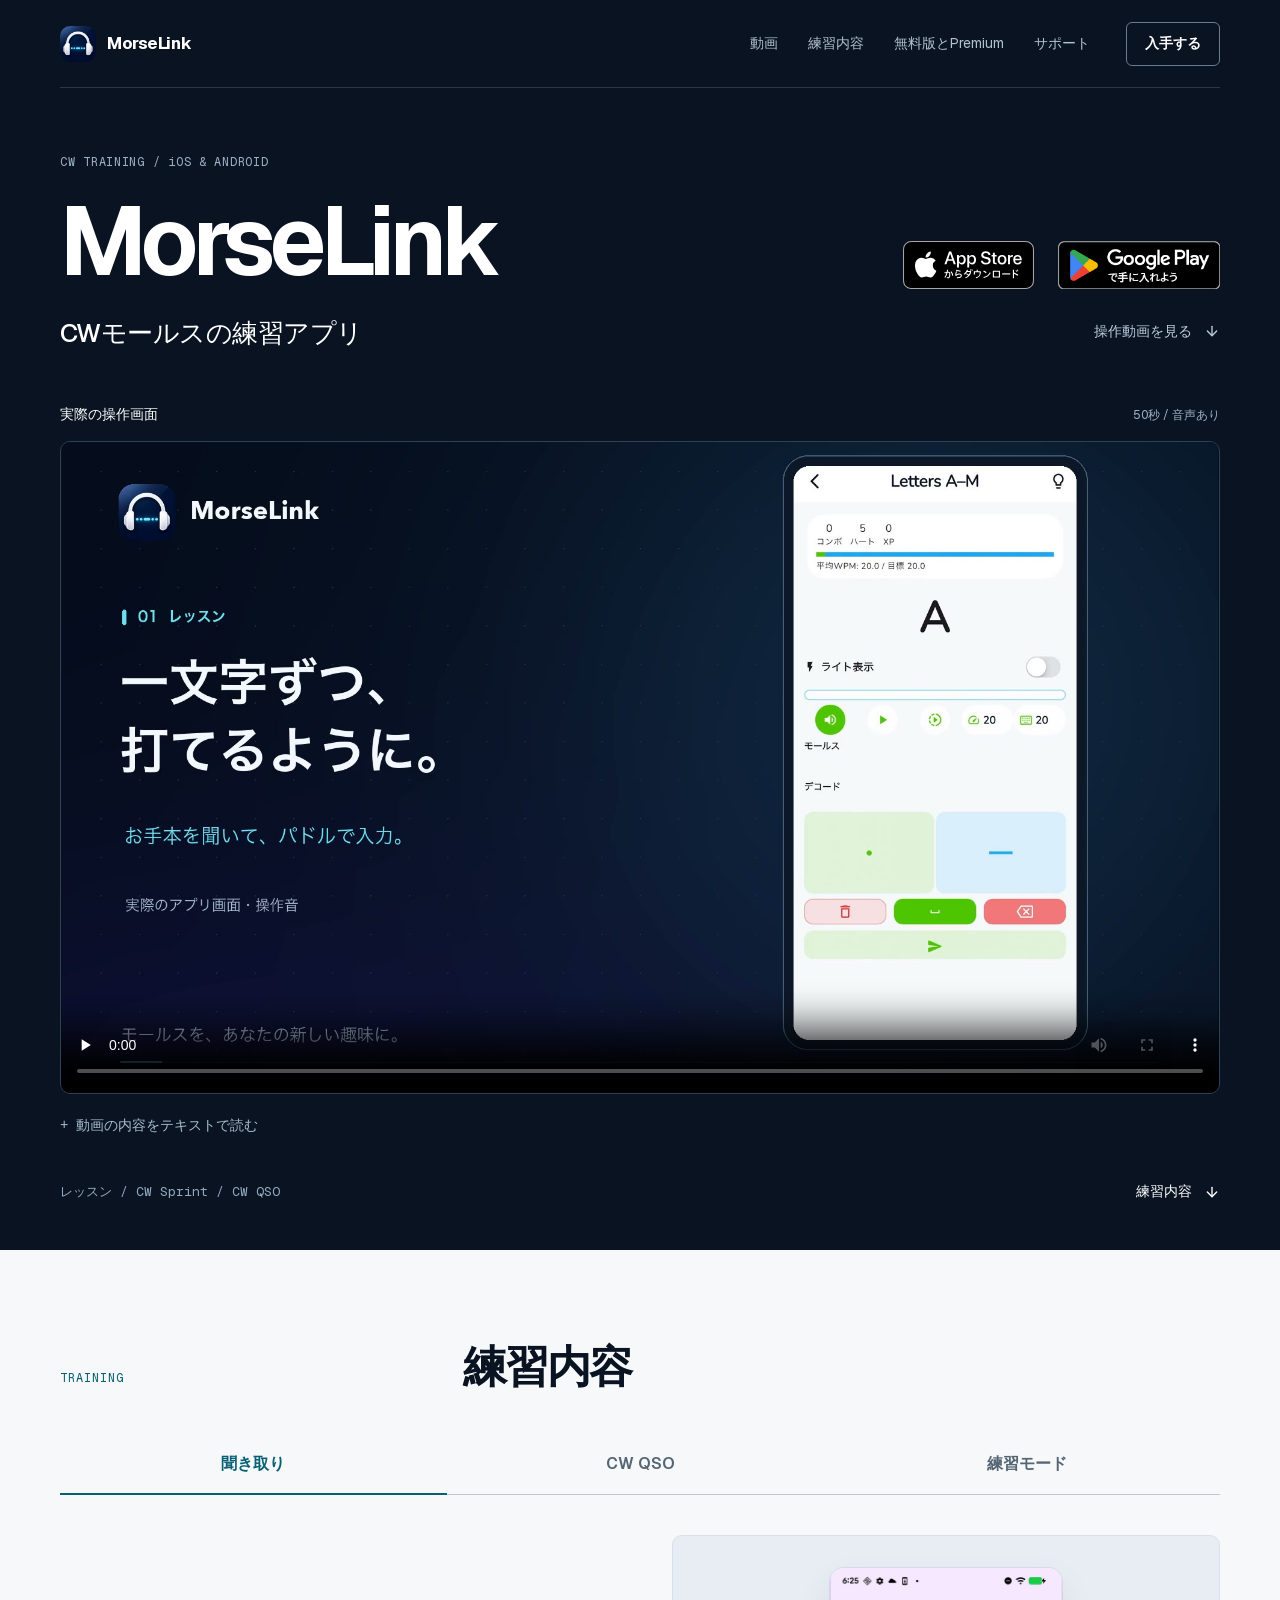
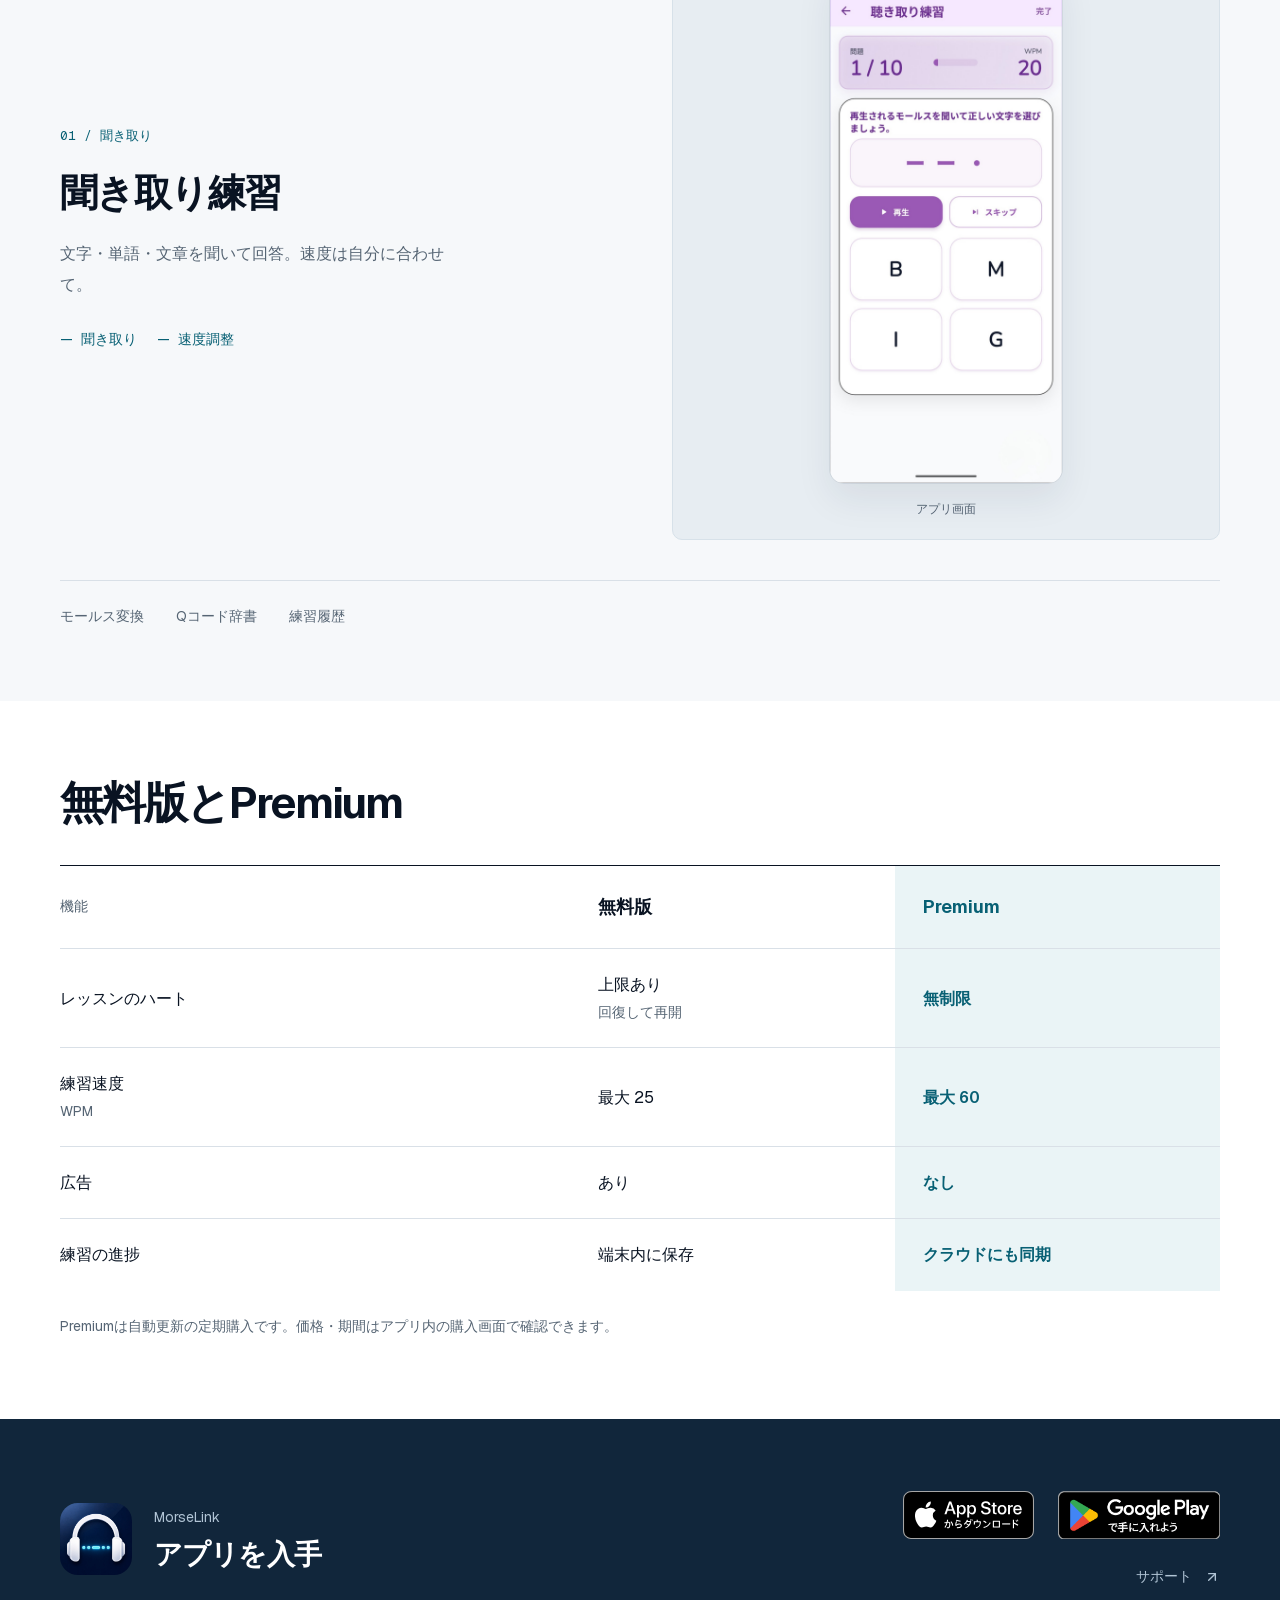
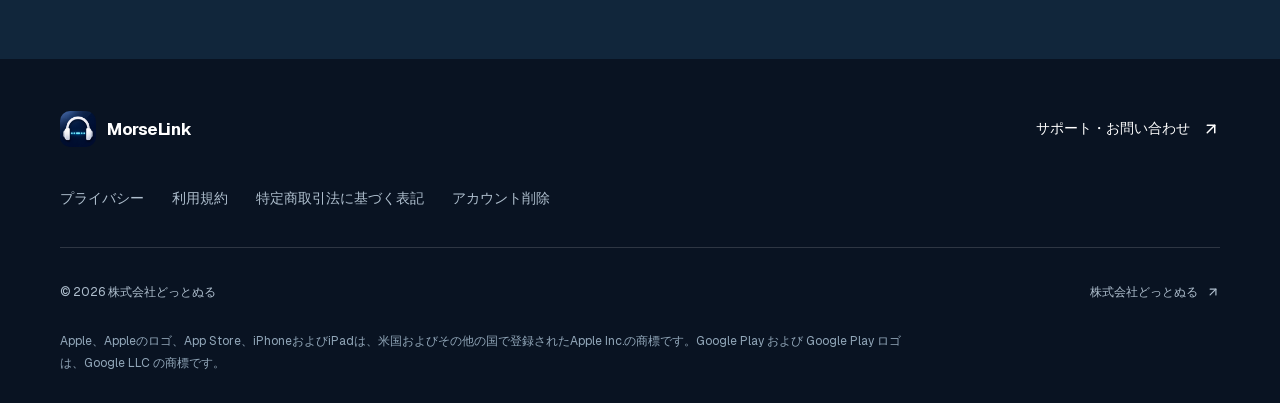
==== commit af8f194b: "Publish Free and Premium comparison" ====
--- a/index.html
+++ b/index.html
@@ -12,11 +12,11 @@
 <link rel="canonical" href="https://morse-link.com/">
 <link rel="icon" href="/morselink-icon.jpg">
 <link rel="apple-touch-icon" href="/morselink-icon.jpg">
-<link rel="stylesheet" href="/site.css?v=20260912">
+<link rel="stylesheet" href="/site.css?v=20260912-plans">
 <script src="/site.js?v=20260912" defer></script>
 </head>
 <body>
-<link rel="preload" as="image" href="/morselink-icon.jpg"/><link rel="preload" as="image" href="/badges/app-store-ja.svg"/><link rel="preload" as="image" href="/badges/google-play-ja.png"/><div id="top" class="site-shell"><a class="skip-link" href="#main">本文へスキップ</a><header class="site-header"><div class="site-width header-inner"><a class="brand" href="/" aria-label="MorseLink トップへ"><img src="/morselink-icon.jpg" alt="" width="38" height="38"/><span>MorseLink</span></a><nav aria-label="メインナビゲーション"><a href="/#demo">動画</a><a href="/#features">練習内容</a><a href="/support/">サポート</a></nav>
+<link rel="preload" as="image" href="/morselink-icon.jpg"/><link rel="preload" as="image" href="/badges/app-store-ja.svg"/><link rel="preload" as="image" href="/badges/google-play-ja.png"/><div id="top" class="site-shell"><a class="skip-link" href="#main">本文へスキップ</a><header class="site-header"><div class="site-width header-inner"><a class="brand" href="/" aria-label="MorseLink トップへ"><img src="/morselink-icon.jpg" alt="" width="38" height="38"/><span>MorseLink</span></a><nav aria-label="メインナビゲーション"><a href="/#demo">動画</a><a href="/#features">練習内容</a><a href="/#plans">無料版とPremium</a><a href="/support/">サポート</a></nav>
 <a class="header-download" href="/#download">入手する</a></div>
 </header>
 <main id="main"><section class="hero" aria-labelledby="hero-title"><div class="site-width"><div class="hero-intro"><div class="hero-copy"><p class="eyebrow">CW TRAINING / iOS &amp; ANDROID</p>
@@ -63,6 +63,20 @@
 </div>
 </div>
 </section>
+<section id="plans" class="plans-section" aria-labelledby="plans-title"><div class="site-width"><div class="plans-heading"><h2 id="plans-title">無料版とPremium</h2>
+</div>
+<div class="table-container"><table class="plan-table" aria-labelledby="plans-title" aria-describedby="plans-note"><thead><tr><th scope="col">機能</th><th scope="col">無料版</th><th scope="col">Premium</th></tr>
+</thead>
+<tbody><tr><th scope="row">レッスンのハート</th><td>上限あり<span class="plan-detail">回復して再開</span></td><td>無制限</td></tr>
+<tr><th scope="row">練習速度<span class="plan-detail">WPM</span></th><td>最大 <span class="plan-number">25</span></td><td>最大 <span class="plan-number">60</span></td></tr>
+<tr><th scope="row">広告</th><td>あり</td><td>なし</td></tr>
+<tr><th scope="row">練習の進捗</th><td>端末内に保存</td><td>クラウドにも同期</td></tr>
+</tbody>
+</table>
+</div>
+<p id="plans-note" class="plans-note">Premiumは自動更新の定期購入です。価格・期間はアプリ内の購入画面で確認できます。</p>
+</div>
+</section>
 <section id="download" class="download-section" aria-labelledby="download-title"><div class="site-width download-inner"><div class="download-product"><img src="/morselink-icon.jpg" alt="" width="72" height="72" loading="lazy"/><div><p>MorseLink</p>
 <h2 id="download-title">アプリを入手</h2>
 </div>
--- a/site.css
+++ b/site.css
@@ -574,6 +574,81 @@
   color: var(--muted);
   font-size: 0.875rem;
 }
+.plans-section {
+  padding: 72px 0 80px;
+  background: var(--white);
+}
+.plans-heading {
+  margin-bottom: 32px;
+}
+.plans-heading h2 {
+  font-size: clamp(1.875rem, 3.8vw, 2.75rem);
+  line-height: 1.35;
+  font-weight: 650;
+  letter-spacing: -0.045em;
+}
+.plan-table {
+  table-layout: fixed;
+  border-top: 1px solid var(--ink);
+  font-size: 1rem;
+}
+.plan-table th,
+.plan-table td {
+  padding: 22px 28px;
+  text-align: left;
+  vertical-align: middle;
+  white-space: normal;
+  overflow-wrap: anywhere;
+  line-height: 1.7;
+}
+.plan-table tr > :first-child {
+  width: 44%;
+  padding-left: 0;
+}
+.plan-table thead th {
+  padding-block: 26px;
+  font-size: 1.125rem;
+  font-weight: 650;
+}
+.plan-table thead th:first-child {
+  color: var(--muted);
+  font-size: 0.875rem;
+  font-weight: 400;
+}
+.plan-table tbody th {
+  font-weight: 500;
+}
+.plan-table tr {
+  border-color: var(--line);
+  transition: none;
+}
+.plan-table tr:hover {
+  background: transparent;
+}
+.plan-table tr > :last-child {
+  background: #eaf4f6;
+  color: var(--accent-ink);
+}
+.plan-table tbody td:last-child {
+  font-weight: 600;
+}
+.plan-detail {
+  display: block;
+  margin-top: 3px;
+  color: var(--muted);
+  font-size: 0.875rem;
+  font-weight: 400;
+}
+.plan-number {
+  font-variant-numeric: tabular-nums;
+  white-space: nowrap;
+}
+.plans-note {
+  margin-top: 22px;
+  color: var(--muted);
+  font-size: 0.875rem;
+  line-height: 1.9;
+}
 .download-section {
   background: #11263b;
   color: white;
@@ -885,6 +960,30 @@
     min-height: 56px;
     padding: 12px 8px;
   }
+  .plans-section {
+    padding: 44px 0 48px;
+  }
+  .plans-heading {
+    margin-bottom: 24px;
+  }
+  .plan-table th,
+  .plan-table td {
+    padding: 18px 10px;
+  }
+  .plan-table tr > :first-child {
+    width: 38%;
+    padding-right: 16px;
+  }
+  .plan-table thead th {
+    padding-block: 22px;
+    font-size: 1rem;
+  }
+  .plan-table thead th:last-child {
+    width: 33%;
+  }
+  .plans-note {
+    margin-top: 18px;
+  }
   .screen-panel {
     grid-template-columns: 1fr;
     gap: 24px;
@@ -975,3 +1074,9 @@
 
 .screen-tab { display:inline-flex; align-items:center; justify-content:center; }
 .screen-panel { font-size:.875rem; outline:none; }
+
+/* Native equivalents of the approved table primitive. */
+.plans-section .table-container { position:relative; width:100%; overflow-x:auto; }
+.plan-table { width:100%; }
+.plan-table tr { border-bottom:1px solid var(--line); }
+.plan-table tbody tr:last-child { border-bottom:0; }
